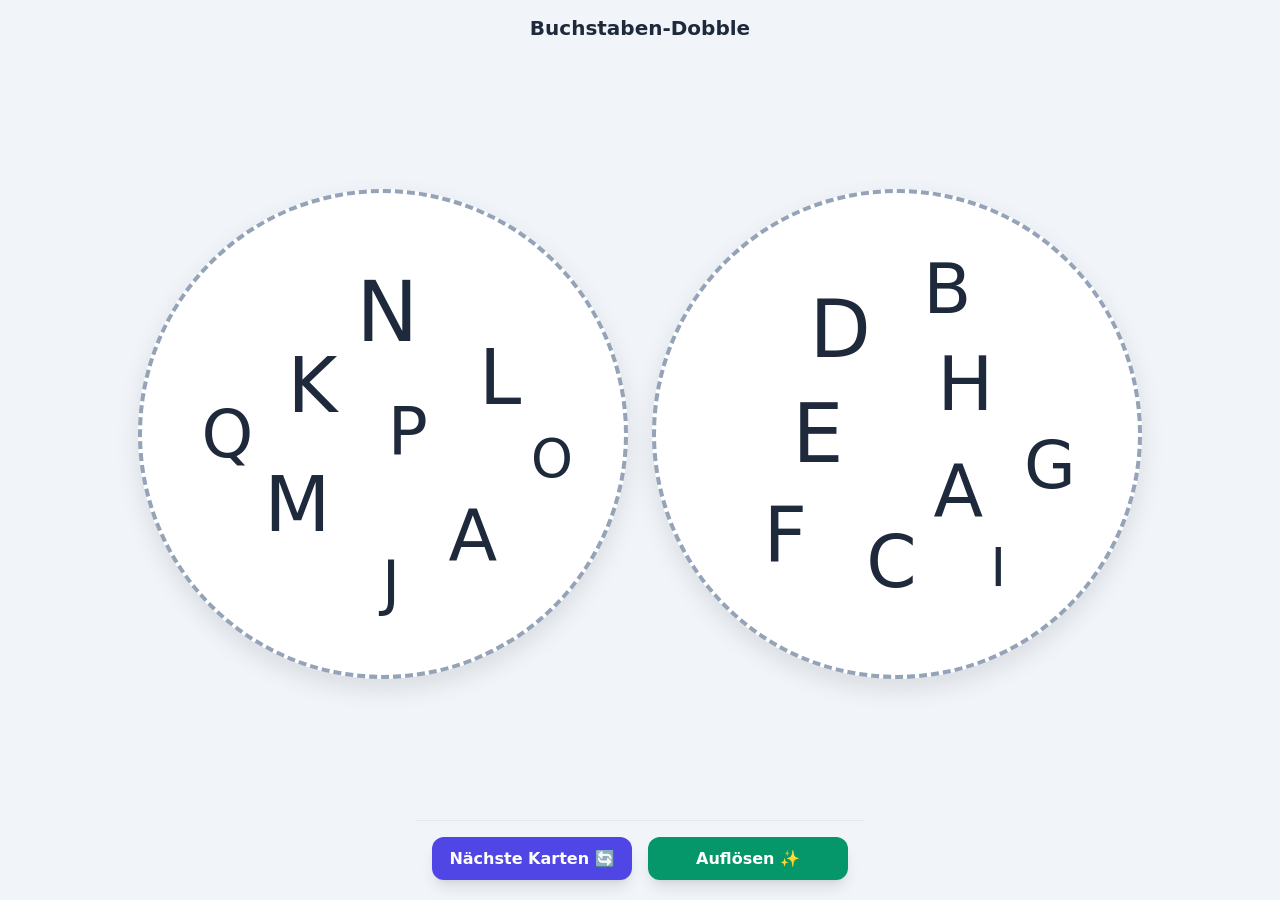
==== index.html @ 44f9d5a3 "Rename index (1).html to index.html" ====
<!DOCTYPE html>
<html lang="de">
<head>
    <meta charset="UTF-8">
    <meta name="viewport" content="width=device-width, initial-scale=1.0, maximum-scale=1.0, user-scalable=no">
    <title>Buchstaben-Dobble</title>
    <link rel="manifest" href="manifest.json">
    <link rel="apple-touch-icon" href="icon-192.png">
    <meta name="apple-mobile-web-app-capable" content="yes">
    <meta name="apple-mobile-web-app-status-bar-style" content="black-translucent">
    <meta name="apple-mobile-web-app-title" content="Buchstaben-Dobble">
    <meta name="theme-color" content="#4f46e5">
    <link rel="stylesheet" href="style.css">
</head>
<body>

    <h1>Buchstaben-Dobble</h1>

    <main>
        <div id="card1" class="card"></div>
        <div id="card2" class="card"></div>
    </main>

    <footer>
        <button id="btn-next" onclick="nextRound()">Nächste Karten 🔄</button>
        <button id="btn-solve" onclick="showSolution()">Auflösen ✨</button>
    </footer>

    <script src="cards.js"></script>
    <script>
        // ------------------------------------------------------------
        // Zufällig verstreutes Layout mit Kollisionsvermeidung.
        // Alle Maße sind Bruchteile der Kartenbreite (Referenz 270px),
        // die Schriftgröße wird mit der Kartengröße mitskaliert -
        // dadurch sieht die Anordnung auf jeder Kartengröße gleich aus.
        // Buchstaben bleiben immer aufrecht (keine Drehung), sonst wären
        // b/d/p/q oder n/u nicht mehr unterscheidbar.
        // ------------------------------------------------------------
        const REFERENCE_CARD_PX = 270;
        const MAX_CARD_PX = 560;
        const CARD_SAFETY_MARGIN_PX = 10;
        const BASE_REM = 2.4;
        const PADDING_PX = 5;
        const SAFE_EDGE_R = 0.42;
        const GOLDEN_ANGLE = Math.PI * (3 - Math.sqrt(5));

        let card1Idx = 0, card2Idx = 1;
        let layout1 = [], layout2 = [];

        // Kreis, der das Zeichen (Breite ~0.6em pro Buchstabe, Höhe ~0.9em) umschließt
        function footprintFrac(rem, text) {
            const em = rem * 16;
            const radius = 0.5 * Math.hypot(0.6 * text.length * em, 0.9 * em);
            return (radius + PADDING_PX) / REFERENCE_CARD_PX;
        }

        function generateLayout(symbols) {
            const count = symbols.length;
            const items = symbols.map((text, i) => {
                const rem = BASE_REM * (0.85 + Math.random() * 0.35);
                return { i, text, rem, frac: footprintFrac(rem, text) };
            });

            // Gleichmäßige Basis-Slots (Sonnenblumen-Verteilung), zufällig zugelost
            const typical = footprintFrac(BASE_REM, 'ab');
            const slotMaxR = Math.max(0.1, SAFE_EDGE_R - typical);
            const rot = Math.random() * Math.PI * 2;
            const slots = [];
            for (let k = 0; k < count; k++) {
                const idx = k + 0.5;
                const r = slotMaxR * Math.sqrt(idx / count);
                const th = idx * GOLDEN_ANGLE + rot;
                slots.push({ x: r * Math.cos(th), y: r * Math.sin(th) });
            }
            for (let k = slots.length - 1; k > 0; k--) {
                const j = Math.floor(Math.random() * (k + 1));
                [slots[k], slots[j]] = [slots[j], slots[k]];
            }

            const order = [...items].sort((a, b) => b.frac - a.frac); // Größte zuerst
            const placed = [];
            const result = new Array(count);

            function fits(x, y, frac) {
                let minMargin = Infinity;
                for (const p of placed) {
                    minMargin = Math.min(minMargin, Math.hypot(x - p.x, y - p.y) - (frac + p.frac));
                }
                return minMargin;
            }

            order.forEach((item, n) => {
                const slot = slots[n];
                let final = null;

                for (let step = 0; step < 20 && !final; step++) {
                    const mult = Math.max(0.4, Math.pow(0.88, step));
                    const frac = item.frac * mult;
                    const maxR = Math.max(0.05, SAFE_EDGE_R - frac);
                    let best = null, bestMargin = -Infinity;

                    const tryPos = (x, y) => {
                        if (Math.hypot(x, y) > maxR) return false;
                        const m = fits(x, y, frac);
                        if (m >= 0) { final = { x, y, frac, rem: item.rem * mult }; return true; }
                        if (m > bestMargin) { bestMargin = m; best = { x, y }; }
                        return false;
                    };

                    // A: kleine Streuung um den Slot
                    outer: for (const jr of [0.02, 0.05, 0.09, 0.14, 0.20]) {
                        for (let a = 0; a < 40; a++) {
                            if (tryPos(slot.x + (Math.random() * 2 - 1) * jr,
                                       slot.y + (Math.random() * 2 - 1) * jr)) break outer;
                        }
                    }
                    // B: breite Suche über die ganze Karte
                    for (let a = 0; a < 250 && !final; a++) {
                        const r = Math.sqrt(Math.random()) * maxR;
                        const th = Math.random() * Math.PI * 2;
                        tryPos(r * Math.cos(th), r * Math.sin(th));
                    }
                    // C: letzter Ausweg - bestes Ergebnis nehmen
                    if (!final && mult <= 0.4) {
                        final = { x: best ? best.x : 0, y: best ? best.y : 0, frac, rem: item.rem * mult };
                    }
                }
                placed.push(final);
                result[item.i] = { x: final.x, y: final.y, rem: final.rem };
            });
            return result;
        }

        function renderCard(id, symbols, layout, common) {
            const el = document.getElementById(id);
            el.innerHTML = '';
            const size = el.getBoundingClientRect().width || REFERENCE_CARD_PX;
            const scale = size / REFERENCE_CARD_PX;

            symbols.forEach((text, i) => {
                const pos = layout[i];
                const div = document.createElement('div');
                const isMatch = common !== undefined && text === common;
                div.className = 'sym' + (isMatch ? ' highlight' : '');
                div.style.fontSize = (pos.rem * (isMatch ? 1.2 : 1) * 16 * scale) + 'px';
                div.style.left = (size / 2 + pos.x * size) + 'px';
                div.style.top = (size / 2 + pos.y * size) + 'px';
                div.textContent = text;
                el.appendChild(div);
            });
        }

        function nextRound() {
            card1Idx = Math.floor(Math.random() * CARDS.length);
            do { card2Idx = Math.floor(Math.random() * CARDS.length); } while (card2Idx === card1Idx);

            layout1 = generateLayout(CARDS[card1Idx]);
            layout2 = generateLayout(CARDS[card2Idx]);
            renderCard('card1', CARDS[card1Idx], layout1);
            renderCard('card2', CARDS[card2Idx], layout2);
        }

        function showSolution() {
            const c1 = CARDS[card1Idx], c2 = CARDS[card2Idx];
            const common = c1.find(s => c2.includes(s));
            renderCard('card1', c1, layout1, common);
            renderCard('card2', c2, layout2, common);
        }

        // Kartengröße = verfügbarer Platz zwischen Titel und Buttons
        function updateCardSize() {
            const main = document.querySelector('main');
            const rect = main.getBoundingClientRect();
            if (rect.width <= 0 || rect.height <= 0) return;
            const gap = parseFloat(getComputedStyle(main).gap) || 0;
            const sideBySide = window.matchMedia('(orientation: landscape) and (min-width: 768px)').matches;

            let size = sideBySide
                ? Math.min((rect.width - gap) / 2, rect.height)
                : Math.min(rect.width, (rect.height - gap) / 2);
            size = Math.max(REFERENCE_CARD_PX, Math.min(MAX_CARD_PX, size - CARD_SAFETY_MARGIN_PX));

            for (const id of ['card1', 'card2']) {
                const c = document.getElementById(id);
                c.style.width = c.style.height = size + 'px';
            }
        }

        function handleResize() {
            updateCardSize();
            if (layout1.length) {
                renderCard('card1', CARDS[card1Idx], layout1);
                renderCard('card2', CARDS[card2Idx], layout2);
            }
        }

        window.addEventListener('resize', handleResize);
        window.addEventListener('orientationchange', () => setTimeout(handleResize, 50));
        window.addEventListener('load', () => {
            updateCardSize();
            nextRound();
        });
    </script>

    <script>
        // Service Worker: App funktioniert nach dem ersten Aufruf auch offline.
        if ('serviceWorker' in navigator) {
            window.addEventListener('load', () => {
                navigator.serviceWorker.register('service-worker.js').catch(err => {
                    console.error('Service-Worker-Registrierung fehlgeschlagen:', err);
                });
            });
        }
    </script>
</body>
</html>
---- style.css ----
@font-face {
    font-family: 'Andika';
    src: url('fonts/andika-latin-400.woff2') format('woff2');
    font-weight: 400;
    font-style: normal;
    font-display: block;
}

*, *::before, *::after { box-sizing: border-box; }

html, body { height: 100%; }

body {
    margin: 0;
    padding: 12px;
    display: flex;
    flex-direction: column;
    overflow: hidden;
    background: #f1f5f9;
    color: #1e293b;
    font-family: 'Andika', ui-sans-serif, system-ui, -apple-system, sans-serif;
    touch-action: manipulation;
    user-select: none;
    -webkit-user-select: none;
}

h1 {
    margin: 4px 0 8px;
    text-align: center;
    font-size: 1.25rem;
    font-weight: 700;
    flex: none;
}

main {
    flex: 1 1 0;
    min-height: 0;
    width: 100%;
    max-width: 64rem;
    margin: 0 auto;
    display: flex;
    flex-direction: column;
    align-items: center;
    justify-content: center;
    gap: 24px;
}

@media (orientation: landscape) and (min-width: 768px) {
    main { flex-direction: row; }
}

.card {
    width: 270px;
    height: 270px;
    flex-shrink: 0;
    position: relative;
    background: white;
    border: 4px dashed #94a3b8;
    border-radius: 50%;
    box-shadow: 0 10px 25px rgba(0, 0, 0, 0.1);
}

.sym {
    position: absolute;
    transform: translate(-50%, -50%);
    line-height: 1;
    white-space: nowrap;
    display: flex;
    align-items: center;
    justify-content: center;
    color: #1e293b;
}

.highlight {
    background-color: rgba(239, 68, 68, 0.2);
    border: 4px solid #ef4444;
    border-radius: 50%;
    box-shadow: 0 0 15px rgba(239, 68, 68, 0.6);
    padding: 4px;
    z-index: 20;
}

footer {
    flex: none;
    width: 100%;
    max-width: 28rem;
    margin: 0 auto;
    padding: 16px 16px 8px;
    border-top: 1px solid #e2e8f0;
    display: flex;
    gap: 16px;
}

button {
    flex: 1;
    padding: 12px 16px;
    border: none;
    border-radius: 12px;
    color: white;
    font-family: inherit;
    font-size: 1rem;
    font-weight: 700;
    cursor: pointer;
    box-shadow: 0 10px 15px -3px rgba(0, 0, 0, 0.1), 0 4px 6px -4px rgba(0, 0, 0, 0.1);
    transition: transform 150ms, background-color 150ms;
}
button:active { transform: scale(0.95); }
#btn-next { background: #4f46e5; }
#btn-solve { background: #059669; }
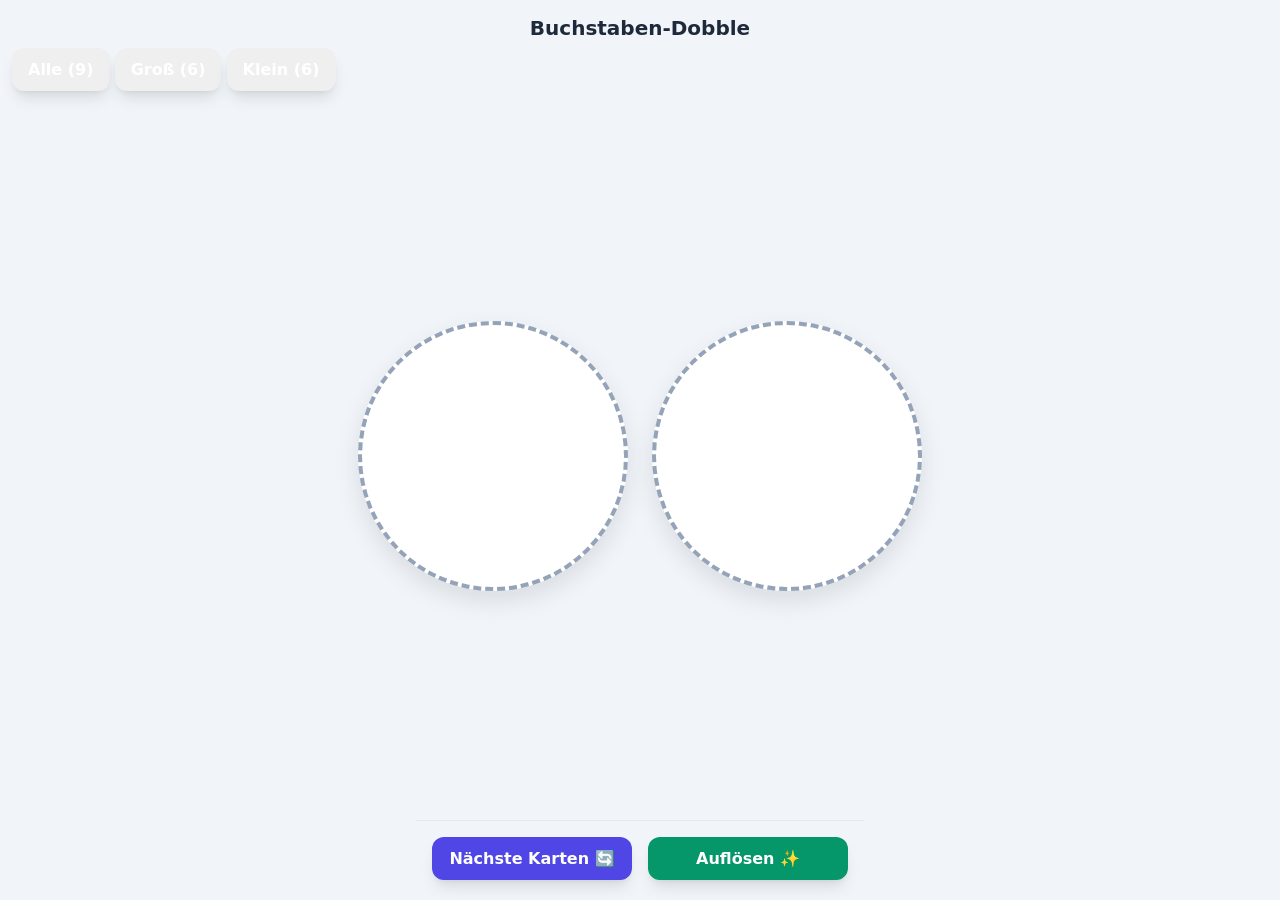
==== commit f24c43d2: "Update index.html" ====
--- a/index.html
+++ b/index.html
@@ -16,6 +16,12 @@
 
     <h1>Buchstaben-Dobble</h1>
 
+    <div class="sets">
+        <button id="set-alle" class="set-btn" onclick="setCardSet('alle')">Alle (9)</button>
+        <button id="set-gross" class="set-btn" onclick="setCardSet('gross')">Groß (6)</button>
+        <button id="set-klein" class="set-btn" onclick="setCardSet('klein')">Klein (6)</button>
+    </div>
+
     <main>
         <div id="card1" class="card"></div>
         <div id="card2" class="card"></div>
@@ -29,41 +35,51 @@
     <script src="cards.js"></script>
     <script>
         // ------------------------------------------------------------
-        // Zufällig verstreutes Layout mit Kollisionsvermeidung.
-        // Alle Maße sind Bruchteile der Kartenbreite (Referenz 270px),
-        // die Schriftgröße wird mit der Kartengröße mitskaliert -
-        // dadurch sieht die Anordnung auf jeder Kartengröße gleich aus.
-        // Buchstaben bleiben immer aufrecht (keine Drehung), sonst wären
-        // b/d/p/q oder n/u nicht mehr unterscheidbar.
+        // Jede Karte ist ein SVG mit festem Koordinatensystem (270 x 270,
+        // Mittelpunkt = 0/0). Das SVG skaliert mit der Kartengröße, deshalb
+        // sieht die Anordnung auf jedem Bildschirm gleich aus und muss bei
+        // Größenänderung nicht neu berechnet werden.
+        //
+        // Die Zeichen werden anhand ihrer gemessenen Tintenmaße (SYM_METRICS
+        // in cards.js) als Rechtecke platziert: kein Überlappen, mit
+        // Mindestabstand, und immer innerhalb des Kartenrands.
+        // Buchstaben bleiben aufrecht (keine Drehung), sonst wären b/d/p/q
+        // oder n/u nicht mehr unterscheidbar.
         // ------------------------------------------------------------
-        const REFERENCE_CARD_PX = 270;
+        const SVG_NS = 'http://www.w3.org/2000/svg';
+        const CARD_UNITS = 270;          // Koordinatensystem der Karte
+        const R_MAX = 122;               // so weit darf ein Zeichen (samt Markierung) vom Mittelpunkt reichen
+        const GAP = 9;                   // Mindestabstand zwischen zwei Zeichen
+        const HL_PAD = 6;                // Abstand der roten Markierung zum Zeichen
+        // Ausgangsschriftgröße (in Karteneinheiten) je Anzahl Zeichen pro Karte:
+        // weniger Zeichen -> größere Schrift
+        const BASE_PX_BY_COUNT = { 6: 56, 9: 46 };
+        const GOLDEN_ANGLE = Math.PI * (3 - Math.sqrt(5));
+
         const MAX_CARD_PX = 560;
+        const MIN_CARD_PX = 270;
         const CARD_SAFETY_MARGIN_PX = 10;
-        const BASE_REM = 2.4;
-        const PADDING_PX = 5;
-        const SAFE_EDGE_R = 0.42;
-        const GOLDEN_ANGLE = Math.PI * (3 - Math.sqrt(5));
-
+
+        let activeCards = CARD_SETS.alle;
         let card1Idx = 0, card2Idx = 1;
         let layout1 = [], layout2 = [];
 
-        // Kreis, der das Zeichen (Breite ~0.6em pro Buchstabe, Höhe ~0.9em) umschließt
-        function footprintFrac(rem, text) {
-            const em = rem * 16;
-            const radius = 0.5 * Math.hypot(0.6 * text.length * em, 0.9 * em);
-            return (radius + PADDING_PX) / REFERENCE_CARD_PX;
+        function inkSize(sym, px) {
+            const m = SYM_METRICS[sym];
+            return { w: (m[2] - m[1]) * px, h: (m[4] - m[3]) * px };
         }
 
         function generateLayout(symbols) {
             const count = symbols.length;
-            const items = symbols.map((text, i) => {
-                const rem = BASE_REM * (0.85 + Math.random() * 0.35);
-                return { i, text, rem, frac: footprintFrac(rem, text) };
+            const base = BASE_PX_BY_COUNT[count] || BASE_PX_BY_COUNT[9];
+            const items = symbols.map((sym, i) => {
+                const px = base * (0.85 + Math.random() * 0.35); // unterschiedliche Größen
+                const { w, h } = inkSize(sym, px);
+                return { i, px, w, h };
             });
 
             // Gleichmäßige Basis-Slots (Sonnenblumen-Verteilung), zufällig zugelost
-            const typical = footprintFrac(BASE_REM, 'ab');
-            const slotMaxR = Math.max(0.1, SAFE_EDGE_R - typical);
+            const slotMaxR = R_MAX - 30;
             const rot = Math.random() * Math.PI * 2;
             const slots = [];
             for (let k = 0; k < count; k++) {
@@ -77,91 +93,117 @@
                 [slots[k], slots[j]] = [slots[j], slots[k]];
             }
 
-            const order = [...items].sort((a, b) => b.frac - a.frac); // Größte zuerst
             const placed = [];
             const result = new Array(count);
 
-            function fits(x, y, frac) {
-                let minMargin = Infinity;
+            // 0 = passt; sonst Maß der Verletzung (für den Notfall-Fallback)
+            function violation(x, y, w, h) {
+                let v = Math.max(0, Math.hypot(Math.abs(x) + w / 2 + HL_PAD, Math.abs(y) + h / 2 + HL_PAD) - R_MAX);
                 for (const p of placed) {
-                    minMargin = Math.min(minMargin, Math.hypot(x - p.x, y - p.y) - (frac + p.frac));
+                    const penX = (w + p.w) / 2 + GAP - Math.abs(x - p.x);
+                    const penY = (h + p.h) / 2 + GAP - Math.abs(y - p.y);
+                    if (penX > 0 && penY > 0) v += Math.min(penX, penY);
                 }
-                return minMargin;
-            }
-
+                return v;
+            }
+
+            // Größte Zeichen zuerst -> bessere Packung
+            const order = [...items].sort((a, b) => b.w * b.h - a.w * a.h);
             order.forEach((item, n) => {
                 const slot = slots[n];
-                let final = null;
+                let final = null, best = null, bestV = Infinity;
 
                 for (let step = 0; step < 20 && !final; step++) {
-                    const mult = Math.max(0.4, Math.pow(0.88, step));
-                    const frac = item.frac * mult;
-                    const maxR = Math.max(0.05, SAFE_EDGE_R - frac);
-                    let best = null, bestMargin = -Infinity;
+                    const mult = Math.max(0.5, Math.pow(0.92, step));
+                    const w = item.w * mult, h = item.h * mult;
 
                     const tryPos = (x, y) => {
-                        if (Math.hypot(x, y) > maxR) return false;
-                        const m = fits(x, y, frac);
-                        if (m >= 0) { final = { x, y, frac, rem: item.rem * mult }; return true; }
-                        if (m > bestMargin) { bestMargin = m; best = { x, y }; }
+                        const v = violation(x, y, w, h);
+                        if (v === 0) { final = { x, y, px: item.px * mult, w, h }; return true; }
+                        if (v < bestV) { bestV = v; best = { x, y, px: item.px * mult, w, h }; }
                         return false;
                     };
 
-                    // A: kleine Streuung um den Slot
-                    outer: for (const jr of [0.02, 0.05, 0.09, 0.14, 0.20]) {
+                    // A: kleine Streuung um den Slot (erhält die Gleichmäßigkeit)
+                    outer: for (const jr of [4, 10, 18, 28, 40]) {
                         for (let a = 0; a < 40; a++) {
                             if (tryPos(slot.x + (Math.random() * 2 - 1) * jr,
                                        slot.y + (Math.random() * 2 - 1) * jr)) break outer;
                         }
                     }
                     // B: breite Suche über die ganze Karte
-                    for (let a = 0; a < 250 && !final; a++) {
-                        const r = Math.sqrt(Math.random()) * maxR;
+                    for (let a = 0; a < 300 && !final; a++) {
+                        const r = Math.sqrt(Math.random()) * R_MAX;
                         const th = Math.random() * Math.PI * 2;
                         tryPos(r * Math.cos(th), r * Math.sin(th));
                     }
-                    // C: letzter Ausweg - bestes Ergebnis nehmen
-                    if (!final && mult <= 0.4) {
-                        final = { x: best ? best.x : 0, y: best ? best.y : 0, frac, rem: item.rem * mult };
-                    }
                 }
+                if (!final) final = best; // Notfall: bestes Ergebnis nehmen
                 placed.push(final);
-                result[item.i] = { x: final.x, y: final.y, rem: final.rem };
+                result[item.i] = final;
             });
             return result;
+        }
+
+        function svgEl(name, attrs) {
+            const el = document.createElementNS(SVG_NS, name);
+            for (const k in attrs) el.setAttribute(k, attrs[k]);
+            return el;
         }
 
         function renderCard(id, symbols, layout, common) {
             const el = document.getElementById(id);
             el.innerHTML = '';
-            const size = el.getBoundingClientRect().width || REFERENCE_CARD_PX;
-            const scale = size / REFERENCE_CARD_PX;
-
-            symbols.forEach((text, i) => {
-                const pos = layout[i];
-                const div = document.createElement('div');
-                const isMatch = common !== undefined && text === common;
-                div.className = 'sym' + (isMatch ? ' highlight' : '');
-                div.style.fontSize = (pos.rem * (isMatch ? 1.2 : 1) * 16 * scale) + 'px';
-                div.style.left = (size / 2 + pos.x * size) + 'px';
-                div.style.top = (size / 2 + pos.y * size) + 'px';
-                div.textContent = text;
-                el.appendChild(div);
-            });
+            const half = CARD_UNITS / 2;
+            const svg = svgEl('svg', { viewBox: `${-half} ${-half} ${CARD_UNITS} ${CARD_UNITS}` });
+
+            symbols.forEach((sym, i) => {
+                const p = layout[i];
+                const m = SYM_METRICS[sym];
+
+                if (sym === common) {
+                    svg.appendChild(svgEl('rect', {
+                        class: 'highlight',
+                        x: p.x - p.w / 2 - HL_PAD, y: p.y - p.h / 2 - HL_PAD,
+                        width: p.w + 2 * HL_PAD, height: p.h + 2 * HL_PAD,
+                        rx: p.h / 2 + HL_PAD
+                    }));
+                }
+
+                // Grundlinien-Position so wählen, dass die MITTE der Tinte auf (x, y) liegt
+                const t = svgEl('text', {
+                    class: 'sym',
+                    x: p.x - ((m[1] + m[2]) / 2) * p.px,
+                    y: p.y + ((m[3] + m[4]) / 2) * p.px,
+                    'font-size': p.px
+                });
+                t.textContent = sym;
+                svg.appendChild(t);
+            });
+
+            el.appendChild(svg);
         }
 
         function nextRound() {
-            card1Idx = Math.floor(Math.random() * CARDS.length);
-            do { card2Idx = Math.floor(Math.random() * CARDS.length); } while (card2Idx === card1Idx);
-
-            layout1 = generateLayout(CARDS[card1Idx]);
-            layout2 = generateLayout(CARDS[card2Idx]);
-            renderCard('card1', CARDS[card1Idx], layout1);
-            renderCard('card2', CARDS[card2Idx], layout2);
+            card1Idx = Math.floor(Math.random() * activeCards.length);
+            do { card2Idx = Math.floor(Math.random() * activeCards.length); } while (card2Idx === card1Idx);
+
+            layout1 = generateLayout(activeCards[card1Idx]);
+            layout2 = generateLayout(activeCards[card2Idx]);
+            renderCard('card1', activeCards[card1Idx], layout1);
+            renderCard('card2', activeCards[card2Idx], layout2);
+        }
+
+        function setCardSet(name) {
+            activeCards = CARD_SETS[name];
+            for (const n of Object.keys(CARD_SETS)) {
+                document.getElementById('set-' + n).classList.toggle('active', n === name);
+            }
+            nextRound();
         }
 
         function showSolution() {
-            const c1 = CARDS[card1Idx], c2 = CARDS[card2Idx];
+            const c1 = activeCards[card1Idx], c2 = activeCards[card2Idx];
             const common = c1.find(s => c2.includes(s));
             renderCard('card1', c1, layout1, common);
             renderCard('card2', c2, layout2, common);
@@ -178,7 +220,7 @@
             let size = sideBySide
                 ? Math.min((rect.width - gap) / 2, rect.height)
                 : Math.min(rect.width, (rect.height - gap) / 2);
-            size = Math.max(REFERENCE_CARD_PX, Math.min(MAX_CARD_PX, size - CARD_SAFETY_MARGIN_PX));
+            size = Math.max(MIN_CARD_PX, Math.min(MAX_CARD_PX, size - CARD_SAFETY_MARGIN_PX));
 
             for (const id of ['card1', 'card2']) {
                 const c = document.getElementById(id);
@@ -186,19 +228,11 @@
             }
         }
 
-        function handleResize() {
-            updateCardSize();
-            if (layout1.length) {
-                renderCard('card1', CARDS[card1Idx], layout1);
-                renderCard('card2', CARDS[card2Idx], layout2);
-            }
-        }
-
-        window.addEventListener('resize', handleResize);
-        window.addEventListener('orientationchange', () => setTimeout(handleResize, 50));
+        window.addEventListener('resize', updateCardSize);
+        window.addEventListener('orientationchange', () => setTimeout(updateCardSize, 50));
         window.addEventListener('load', () => {
             updateCardSize();
-            nextRound();
+            setCardSet('alle');
         });
     </script>
 
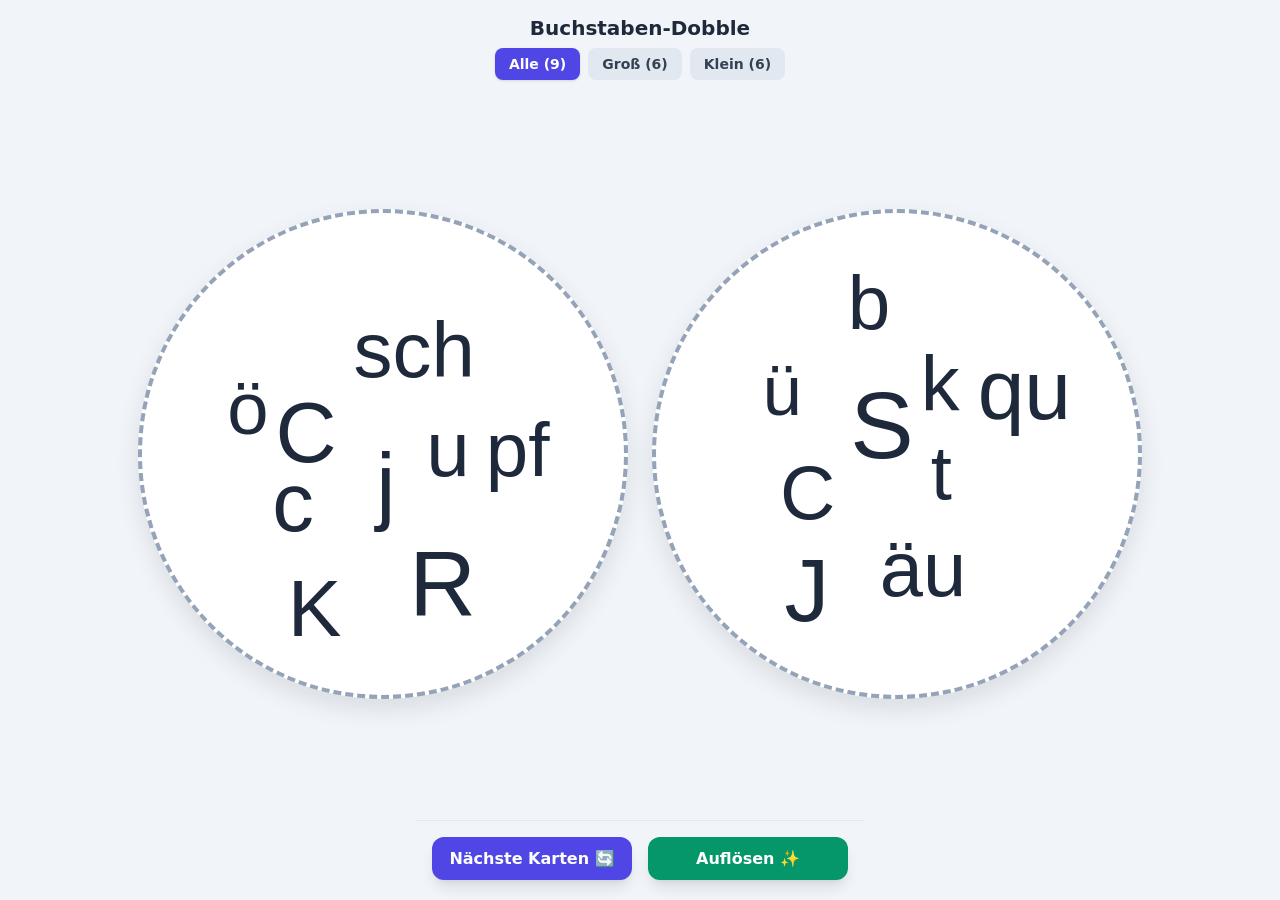
==== commit 013b3d8d: "Update index.html" ====
--- a/index.html
+++ b/index.html
@@ -9,7 +9,7 @@
     <meta name="apple-mobile-web-app-capable" content="yes">
     <meta name="apple-mobile-web-app-status-bar-style" content="black-translucent">
     <meta name="apple-mobile-web-app-title" content="Buchstaben-Dobble">
-    <meta name="theme-color" content="#4f46e5">
+    <meta name="theme-color" content="#12291b">
     <link rel="stylesheet" href="style.css">
 </head>
 <body>
--- a/style.css
+++ b/style.css
@@ -1,6 +1,6 @@
 @font-face {
-    font-family: 'Andika';
-    src: url('fonts/andika-latin-400.woff2') format('woff2');
+    font-family: 'Playwrite DE Grund';
+    src: url('fonts/playwrite-de-grund-400.woff2') format('woff2');
     font-weight: 400;
     font-style: normal;
     font-display: block;
@@ -18,7 +18,7 @@
     overflow: hidden;
     background: #f1f5f9;
     color: #1e293b;
-    font-family: 'Andika', ui-sans-serif, system-ui, -apple-system, sans-serif;
+    font-family: ui-sans-serif, system-ui, -apple-system, 'Segoe UI', Roboto, 'Helvetica Neue', Arial, sans-serif;
     touch-action: manipulation;
     user-select: none;
     -webkit-user-select: none;
@@ -30,6 +30,34 @@
     font-size: 1.25rem;
     font-weight: 700;
     flex: none;
+}
+
+/* Auswahl des Kartensatzes */
+.sets {
+    flex: none;
+    display: flex;
+    justify-content: center;
+    gap: 8px;
+    margin-bottom: 8px;
+}
+
+.set-btn {
+    padding: 8px 14px;
+    border: none;
+    border-radius: 8px;
+    background: #e2e8f0;
+    color: #334155;
+    font-family: inherit;
+    font-size: 0.875rem;
+    font-weight: 700;
+    cursor: pointer;
+    transition: background-color 150ms, color 150ms;
+}
+
+.set-btn.active {
+    background: #4f46e5;
+    color: white;
+    box-shadow: 0 1px 3px 0 rgba(0, 0, 0, 0.1), 0 1px 2px -1px rgba(0, 0, 0, 0.1);
 }
 
 main {
@@ -60,24 +88,26 @@
     box-shadow: 0 10px 25px rgba(0, 0, 0, 0.1);
 }
 
+.card svg {
+    position: absolute;
+    inset: 0;
+    width: 100%;
+    height: 100%;
+    overflow: visible;
+}
+
+/* Nur die Zeichen auf den Karten nutzen die Grundschrift (Titel/Buttons: Systemschrift,
+   weil die Schrift kein Fett hat). */
 .sym {
-    position: absolute;
-    transform: translate(-50%, -50%);
-    line-height: 1;
-    white-space: nowrap;
-    display: flex;
-    align-items: center;
-    justify-content: center;
-    color: #1e293b;
+    font-family: 'Playwrite DE Grund', sans-serif;
+    font-weight: 400;
+    fill: #1e293b;
 }
 
 .highlight {
-    background-color: rgba(239, 68, 68, 0.2);
-    border: 4px solid #ef4444;
-    border-radius: 50%;
-    box-shadow: 0 0 15px rgba(239, 68, 68, 0.6);
-    padding: 4px;
-    z-index: 20;
+    fill: rgba(239, 68, 68, 0.2);
+    stroke: #ef4444;
+    stroke-width: 4;
 }
 
 footer {
@@ -91,7 +121,7 @@
     gap: 16px;
 }
 
-button {
+footer button {
     flex: 1;
     padding: 12px 16px;
     border: none;
@@ -104,6 +134,6 @@
     box-shadow: 0 10px 15px -3px rgba(0, 0, 0, 0.1), 0 4px 6px -4px rgba(0, 0, 0, 0.1);
     transition: transform 150ms, background-color 150ms;
 }
-button:active { transform: scale(0.95); }
+footer button:active { transform: scale(0.95); }
 #btn-next { background: #4f46e5; }
 #btn-solve { background: #059669; }
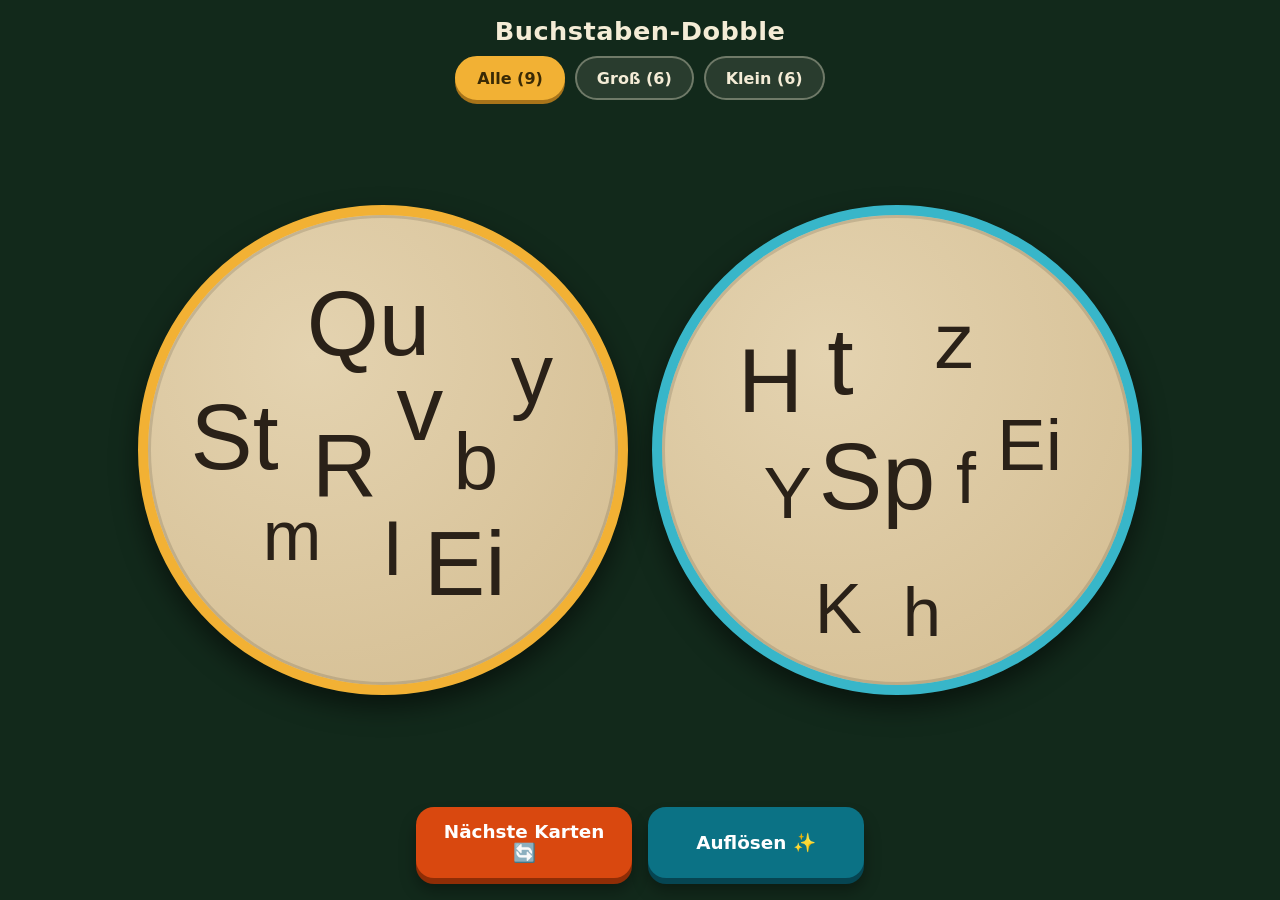
==== commit 8c421239: "Update index.html" ====
--- a/index.html
+++ b/index.html
@@ -1,4 +1,4 @@
-<!DOCTYPE html>
+<!DOCTYPE html> 
 <html lang="de">
 <head>
     <meta charset="UTF-8">
--- a/style.css
+++ b/style.css
@@ -6,9 +6,26 @@
     font-display: block;
 }
 
+/* ------------------------------------------------------------
+   Farben an einer Stelle - hier lässt sich das Aussehen ändern
+   ------------------------------------------------------------ */
+:root {
+    --bg: #12291b;            /* dunkelgrün, dunkler als eine Schultafel */
+    --cream: #f4ecd6;         /* Schrift auf dem Hintergrund */
+    --jute-light: #e4d3b0;    /* Karte: Jute-Ton, helle Mitte */
+    --jute-dark: #d3bc90;     /* Karte: Jute-Ton, Rand */
+    --ink: #2a2118;           /* Zeichen auf den Karten */
+    --frame-1: #f2b134;       /* Rahmen Karte 1: Sonnengelb */
+    --frame-2: #38b6c9;       /* Rahmen Karte 2: Türkis */
+    --mark: #c92a2a;          /* Markierung beim Auflösen */
+}
+
 *, *::before, *::after { box-sizing: border-box; }
 
-html, body { height: 100%; }
+html, body {
+    height: 100%;
+    background: var(--bg);
+}
 
 body {
     margin: 0;
@@ -16,50 +33,60 @@
     display: flex;
     flex-direction: column;
     overflow: hidden;
-    background: #f1f5f9;
-    color: #1e293b;
-    font-family: ui-sans-serif, system-ui, -apple-system, 'Segoe UI', Roboto, 'Helvetica Neue', Arial, sans-serif;
+    color: var(--cream);
+    font-family: ui-rounded, 'SF Pro Rounded', system-ui, -apple-system, 'Segoe UI', Roboto, 'Helvetica Neue', Arial, sans-serif;
     touch-action: manipulation;
     user-select: none;
     -webkit-user-select: none;
+    -webkit-tap-highlight-color: transparent;
 }
 
 h1 {
-    margin: 4px 0 8px;
+    flex: none;
+    margin: 4px 0 10px;
     text-align: center;
-    font-size: 1.25rem;
-    font-weight: 700;
-    flex: none;
+    font-size: 1.6rem;
+    font-weight: 800;
+    letter-spacing: 0.02em;
 }
 
-/* Auswahl des Kartensatzes */
+/* ------------------------------------------------------------
+   Auswahl des Kartensatzes
+   ------------------------------------------------------------ */
 .sets {
     flex: none;
     display: flex;
     justify-content: center;
-    gap: 8px;
-    margin-bottom: 8px;
+    gap: 10px;
+    margin-bottom: 10px;
 }
 
 .set-btn {
-    padding: 8px 14px;
-    border: none;
-    border-radius: 8px;
-    background: #e2e8f0;
-    color: #334155;
+    min-height: 44px;
+    padding: 10px 20px;
+    border: 2px solid rgba(244, 236, 214, 0.35);
+    border-radius: 999px;
+    background: rgba(244, 236, 214, 0.10);
+    color: var(--cream);
     font-family: inherit;
-    font-size: 0.875rem;
+    font-size: 1rem;
     font-weight: 700;
     cursor: pointer;
-    transition: background-color 150ms, color 150ms;
+    transition: background-color 150ms, color 150ms, transform 120ms;
 }
 
+.set-btn:active { transform: scale(0.95); }
+
 .set-btn.active {
-    background: #4f46e5;
-    color: white;
-    box-shadow: 0 1px 3px 0 rgba(0, 0, 0, 0.1), 0 1px 2px -1px rgba(0, 0, 0, 0.1);
+    border-color: var(--frame-1);
+    background: var(--frame-1);
+    color: #3a2a05;
+    box-shadow: 0 4px 0 #a8741a;
 }
 
+/* ------------------------------------------------------------
+   Karten
+   ------------------------------------------------------------ */
 main {
     flex: 1 1 0;
     min-height: 0;
@@ -82,11 +109,13 @@
     height: 270px;
     flex-shrink: 0;
     position: relative;
-    background: white;
-    border: 4px dashed #94a3b8;
+    background: radial-gradient(circle at 35% 30%, var(--jute-light), var(--jute-dark));
+    border: 10px solid var(--frame);
     border-radius: 50%;
-    box-shadow: 0 10px 25px rgba(0, 0, 0, 0.1);
+    box-shadow: 0 12px 26px rgba(0, 0, 0, 0.5), inset 0 0 0 3px rgba(42, 33, 24, 0.15);
 }
+#card1 { --frame: var(--frame-1); }
+#card2 { --frame: var(--frame-2); }
 
 .card svg {
     position: absolute;
@@ -96,44 +125,52 @@
     overflow: visible;
 }
 
-/* Nur die Zeichen auf den Karten nutzen die Grundschrift (Titel/Buttons: Systemschrift,
-   weil die Schrift kein Fett hat). */
+/* Nur die Zeichen auf den Karten nutzen die Grundschrift
+   (Titel und Buttons: Systemschrift, weil die Schrift kein Fett hat). */
 .sym {
     font-family: 'Playwrite DE Grund', sans-serif;
     font-weight: 400;
-    fill: #1e293b;
+    fill: var(--ink);
 }
 
 .highlight {
-    fill: rgba(239, 68, 68, 0.2);
-    stroke: #ef4444;
+    fill: rgba(201, 42, 42, 0.18);
+    stroke: var(--mark);
     stroke-width: 4;
 }
 
+/* ------------------------------------------------------------
+   Buttons unten
+   ------------------------------------------------------------ */
 footer {
     flex: none;
     width: 100%;
-    max-width: 28rem;
+    max-width: 30rem;
     margin: 0 auto;
-    padding: 16px 16px 8px;
-    border-top: 1px solid #e2e8f0;
+    padding: 18px 16px 10px;
     display: flex;
     gap: 16px;
 }
 
 footer button {
     flex: 1;
-    padding: 12px 16px;
+    min-height: 56px;
+    padding: 14px 16px;
     border: none;
-    border-radius: 12px;
-    color: white;
+    border-radius: 18px;
+    color: #fff;
     font-family: inherit;
-    font-size: 1rem;
-    font-weight: 700;
+    font-size: 1.15rem;
+    font-weight: 800;
     cursor: pointer;
-    box-shadow: 0 10px 15px -3px rgba(0, 0, 0, 0.1), 0 4px 6px -4px rgba(0, 0, 0, 0.1);
-    transition: transform 150ms, background-color 150ms;
+    box-shadow: 0 6px 0 var(--shadow), 0 12px 16px rgba(0, 0, 0, 0.35);
+    transition: transform 120ms, box-shadow 120ms;
 }
-footer button:active { transform: scale(0.95); }
-#btn-next { background: #4f46e5; }
-#btn-solve { background: #059669; }
+
+footer button:active {
+    transform: translateY(4px);
+    box-shadow: 0 2px 0 var(--shadow), 0 4px 8px rgba(0, 0, 0, 0.35);
+}
+
+#btn-next  { background: #d9480f; --shadow: #8f2d06; }
+#btn-solve { background: #0b7285; --shadow: #064552; }
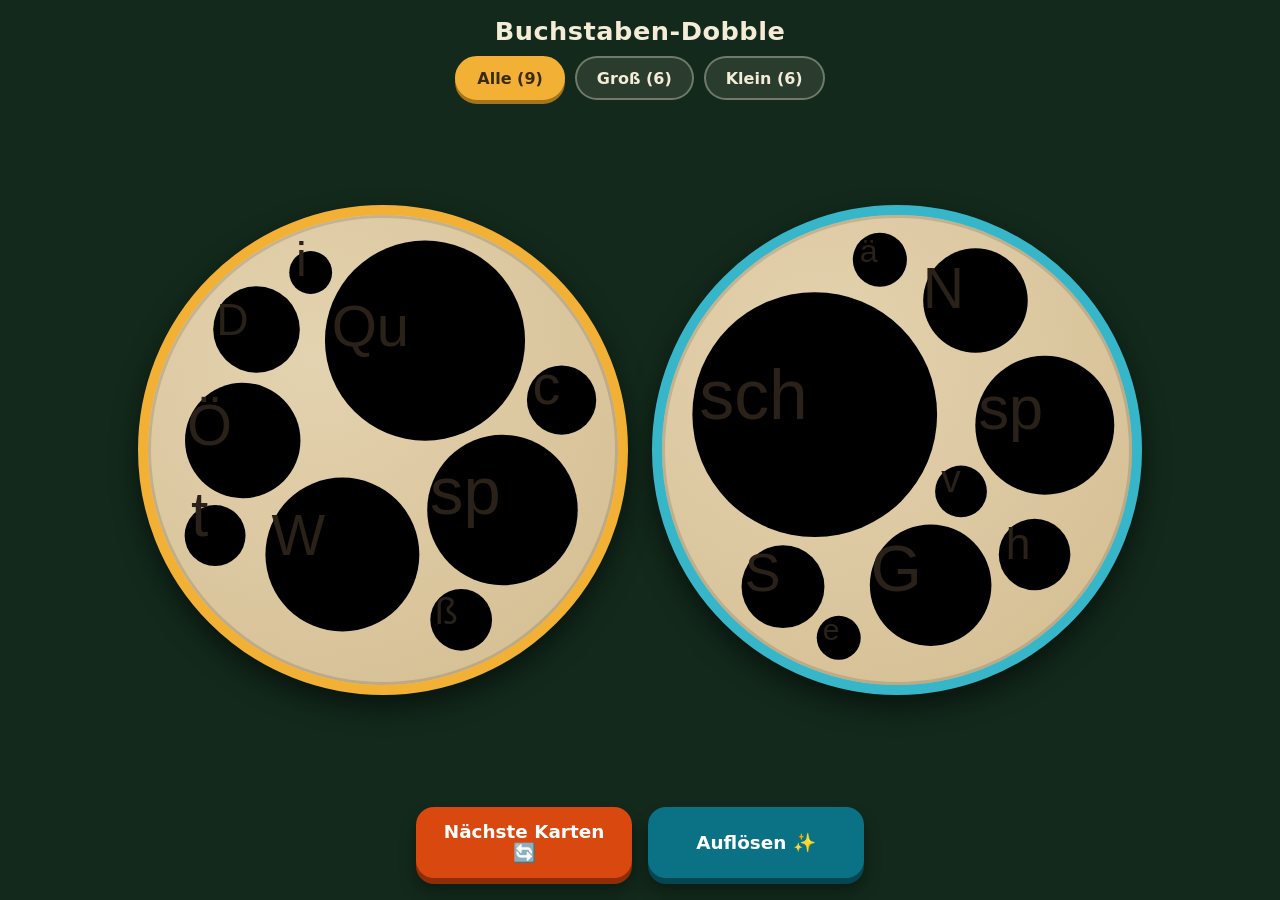
==== commit a84628da: "Update index.html" ====
--- a/index.html
+++ b/index.html
@@ -1,4 +1,4 @@
-<!DOCTYPE html> 
+<!DOCTYPE html>
 <html lang="de">
 <head>
     <meta charset="UTF-8">
@@ -40,20 +40,23 @@
         // sieht die Anordnung auf jedem Bildschirm gleich aus und muss bei
         // Größenänderung nicht neu berechnet werden.
         //
-        // Die Zeichen werden anhand ihrer gemessenen Tintenmaße (SYM_METRICS
-        // in cards.js) als Rechtecke platziert: kein Überlappen, mit
-        // Mindestabstand, und immer innerhalb des Kartenrands.
+        // Jedes Zeichen sitzt in einem dünnen Ring. Dessen Größe richtet sich
+        // nach dem kleinsten Kreis um die Umrisse des Zeichens (SYM_METRICS
+        // in cards.js: Mittelpunkt x, Mittelpunkt y, Radius - in em), sodass
+        // der Ring das Zeichen immer umschließt. Die Ringe werden als Kreise
+        // platziert: kein Überlappen, mit Mindestabstand, und immer innerhalb
+        // des Kartenrands.
         // Buchstaben bleiben aufrecht (keine Drehung), sonst wären b/d/p/q
         // oder n/u nicht mehr unterscheidbar.
         // ------------------------------------------------------------
         const SVG_NS = 'http://www.w3.org/2000/svg';
         const CARD_UNITS = 270;          // Koordinatensystem der Karte
-        const R_MAX = 122;               // so weit darf ein Zeichen (samt Markierung) vom Mittelpunkt reichen
-        const GAP = 9;                   // Mindestabstand zwischen zwei Zeichen
-        const HL_PAD = 6;                // Abstand der roten Markierung zum Zeichen
+        const R_MAX = 127;               // so weit darf ein Ring vom Mittelpunkt reichen (Kartenrand innen: 135)
+        const GAP = 6;                   // Mindestabstand zwischen zwei Ringen
+        const RING_PAD = 4;              // Abstand zwischen dem Zeichen und dem Ring
         // Ausgangsschriftgröße (in Karteneinheiten) je Anzahl Zeichen pro Karte:
         // weniger Zeichen -> größere Schrift
-        const BASE_PX_BY_COUNT = { 6: 56, 9: 46 };
+        const BASE_PX_BY_COUNT = { 6: 46, 9: 38 };
         const GOLDEN_ANGLE = Math.PI * (3 - Math.sqrt(5));
 
         const MAX_CARD_PX = 560;
@@ -63,23 +66,17 @@
         let activeCards = CARD_SETS.alle;
         let card1Idx = 0, card2Idx = 1;
         let layout1 = [], layout2 = [];
-
-        function inkSize(sym, px) {
-            const m = SYM_METRICS[sym];
-            return { w: (m[2] - m[1]) * px, h: (m[4] - m[3]) * px };
-        }
 
         function generateLayout(symbols) {
             const count = symbols.length;
             const base = BASE_PX_BY_COUNT[count] || BASE_PX_BY_COUNT[9];
             const items = symbols.map((sym, i) => {
                 const px = base * (0.85 + Math.random() * 0.35); // unterschiedliche Größen
-                const { w, h } = inkSize(sym, px);
-                return { i, px, w, h };
+                return { i, px, half: SYM_METRICS[sym][2] * px };  // Radius des Kreises um das Zeichen
             });
 
             // Gleichmäßige Basis-Slots (Sonnenblumen-Verteilung), zufällig zugelost
-            const slotMaxR = R_MAX - 30;
+            const slotMaxR = R_MAX - 35;
             const rot = Math.random() * Math.PI * 2;
             const slots = [];
             for (let k = 0; k < count; k++) {
@@ -97,30 +94,30 @@
             const result = new Array(count);
 
             // 0 = passt; sonst Maß der Verletzung (für den Notfall-Fallback)
-            function violation(x, y, w, h) {
-                let v = Math.max(0, Math.hypot(Math.abs(x) + w / 2 + HL_PAD, Math.abs(y) + h / 2 + HL_PAD) - R_MAX);
+            function violation(x, y, r) {
+                let v = Math.max(0, Math.hypot(x, y) + r - R_MAX);
                 for (const p of placed) {
-                    const penX = (w + p.w) / 2 + GAP - Math.abs(x - p.x);
-                    const penY = (h + p.h) / 2 + GAP - Math.abs(y - p.y);
-                    if (penX > 0 && penY > 0) v += Math.min(penX, penY);
+                    const pen = r + p.r + GAP - Math.hypot(x - p.x, y - p.y);
+                    if (pen > 0) v += pen;
                 }
                 return v;
             }
 
             // Größte Zeichen zuerst -> bessere Packung
-            const order = [...items].sort((a, b) => b.w * b.h - a.w * a.h);
+            const order = [...items].sort((a, b) => b.half - a.half);
             order.forEach((item, n) => {
                 const slot = slots[n];
                 let final = null, best = null, bestV = Infinity;
 
                 for (let step = 0; step < 20 && !final; step++) {
                     const mult = Math.max(0.5, Math.pow(0.92, step));
-                    const w = item.w * mult, h = item.h * mult;
+                    const r = item.half * mult + RING_PAD;
+                    const px = item.px * mult;
 
                     const tryPos = (x, y) => {
-                        const v = violation(x, y, w, h);
-                        if (v === 0) { final = { x, y, px: item.px * mult, w, h }; return true; }
-                        if (v < bestV) { bestV = v; best = { x, y, px: item.px * mult, w, h }; }
+                        const v = violation(x, y, r);
+                        if (v === 0) { final = { x, y, px, r }; return true; }
+                        if (v < bestV) { bestV = v; best = { x, y, px, r }; }
                         return false;
                     };
 
@@ -133,9 +130,9 @@
                     }
                     // B: breite Suche über die ganze Karte
                     for (let a = 0; a < 300 && !final; a++) {
-                        const r = Math.sqrt(Math.random()) * R_MAX;
+                        const d = Math.sqrt(Math.random()) * Math.max(0, R_MAX - r);
                         const th = Math.random() * Math.PI * 2;
-                        tryPos(r * Math.cos(th), r * Math.sin(th));
+                        tryPos(d * Math.cos(th), d * Math.sin(th));
                     }
                 }
                 if (!final) final = best; // Notfall: bestes Ergebnis nehmen
@@ -161,20 +158,17 @@
                 const p = layout[i];
                 const m = SYM_METRICS[sym];
 
-                if (sym === common) {
-                    svg.appendChild(svgEl('rect', {
-                        class: 'highlight',
-                        x: p.x - p.w / 2 - HL_PAD, y: p.y - p.h / 2 - HL_PAD,
-                        width: p.w + 2 * HL_PAD, height: p.h + 2 * HL_PAD,
-                        rx: p.h / 2 + HL_PAD
-                    }));
-                }
-
-                // Grundlinien-Position so wählen, dass die MITTE der Tinte auf (x, y) liegt
+                // Dünner Ring um das Zeichen; beim Auflösen wird der Ring des Treffers rot markiert
+                svg.appendChild(svgEl('circle', {
+                    class: sym === common ? 'ring highlight' : 'ring',
+                    cx: p.x, cy: p.y, r: p.r
+                }));
+
+                // Schreibposition so wählen, dass der Mittelpunkt des Zeichenkreises auf (x, y) liegt
                 const t = svgEl('text', {
                     class: 'sym',
-                    x: p.x - ((m[1] + m[2]) / 2) * p.px,
-                    y: p.y + ((m[3] + m[4]) / 2) * p.px,
+                    x: p.x - m[0] * p.px,
+                    y: p.y + m[1] * p.px,
                     'font-size': p.px
                 });
                 t.textContent = sym;
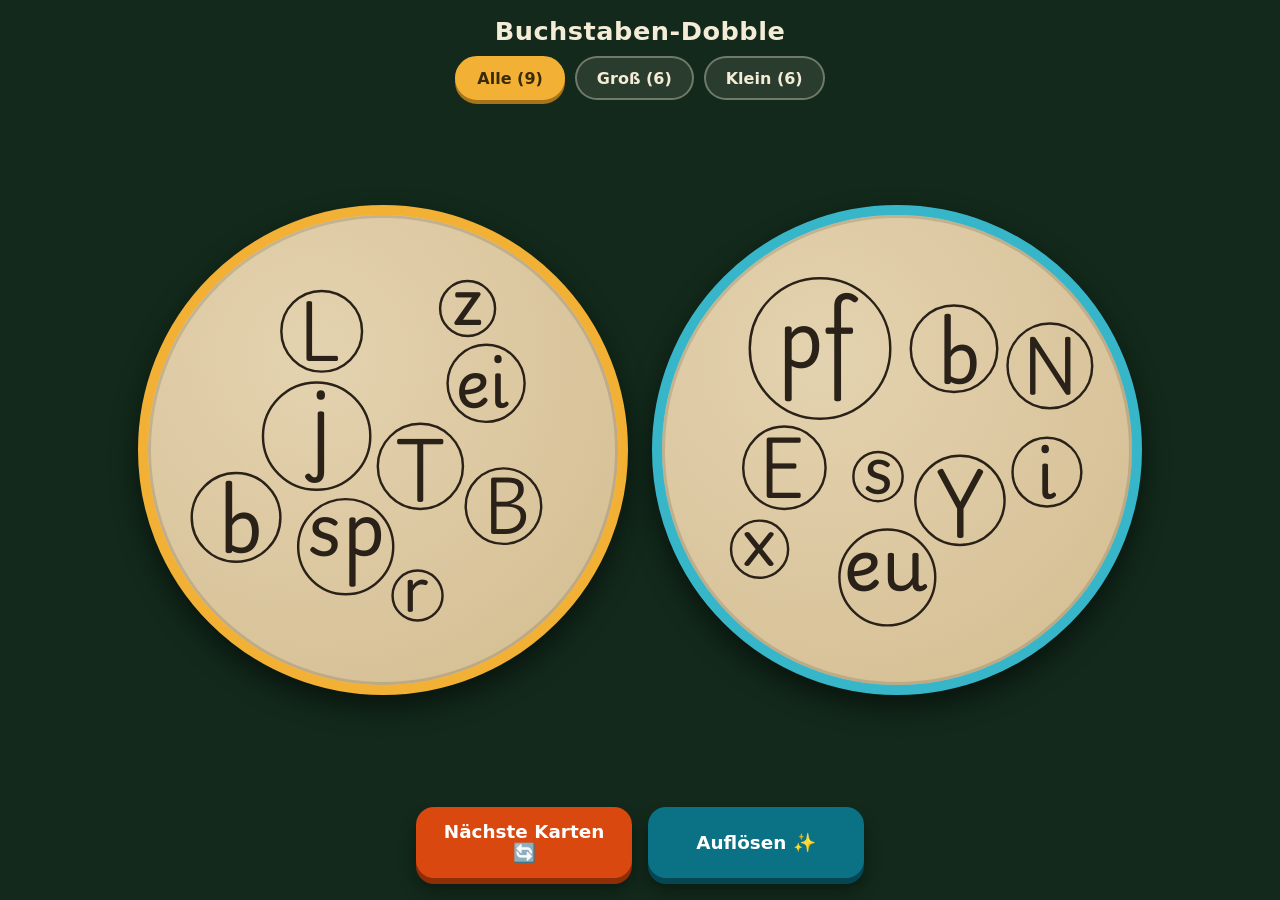
==== commit 0cc79b1d: "Update index.html" ====
--- a/index.html
+++ b/index.html
@@ -3,6 +3,11 @@
 <head>
     <meta charset="UTF-8">
     <meta name="viewport" content="width=device-width, initial-scale=1.0, maximum-scale=1.0, user-scalable=no">
+    <!-- 1. Der Standard für alle PWA-Funktionen (Android, Desktop, modern browsers) -->
+<link rel="manifest" href="manifest.json">
+
+<!-- 2. Spezieller Zusatz-Fallback für iOS / Safari -->
+<link rel="apple-touch-icon" href="icons/icon-192.png">
     <title>Buchstaben-Dobble</title>
     <link rel="manifest" href="manifest.json">
     <link rel="apple-touch-icon" href="icon-192.png">
--- a/style.css
+++ b/style.css
@@ -133,6 +133,13 @@
     fill: var(--ink);
 }
 
+/* Dünner Ring um jedes Zeichen (deutlich dünner als der Schriftstrich) */
+.ring {
+    fill: none;
+    stroke: var(--ink);
+    stroke-width: 1.4;
+}
+
 .highlight {
     fill: rgba(201, 42, 42, 0.18);
     stroke: var(--mark);
